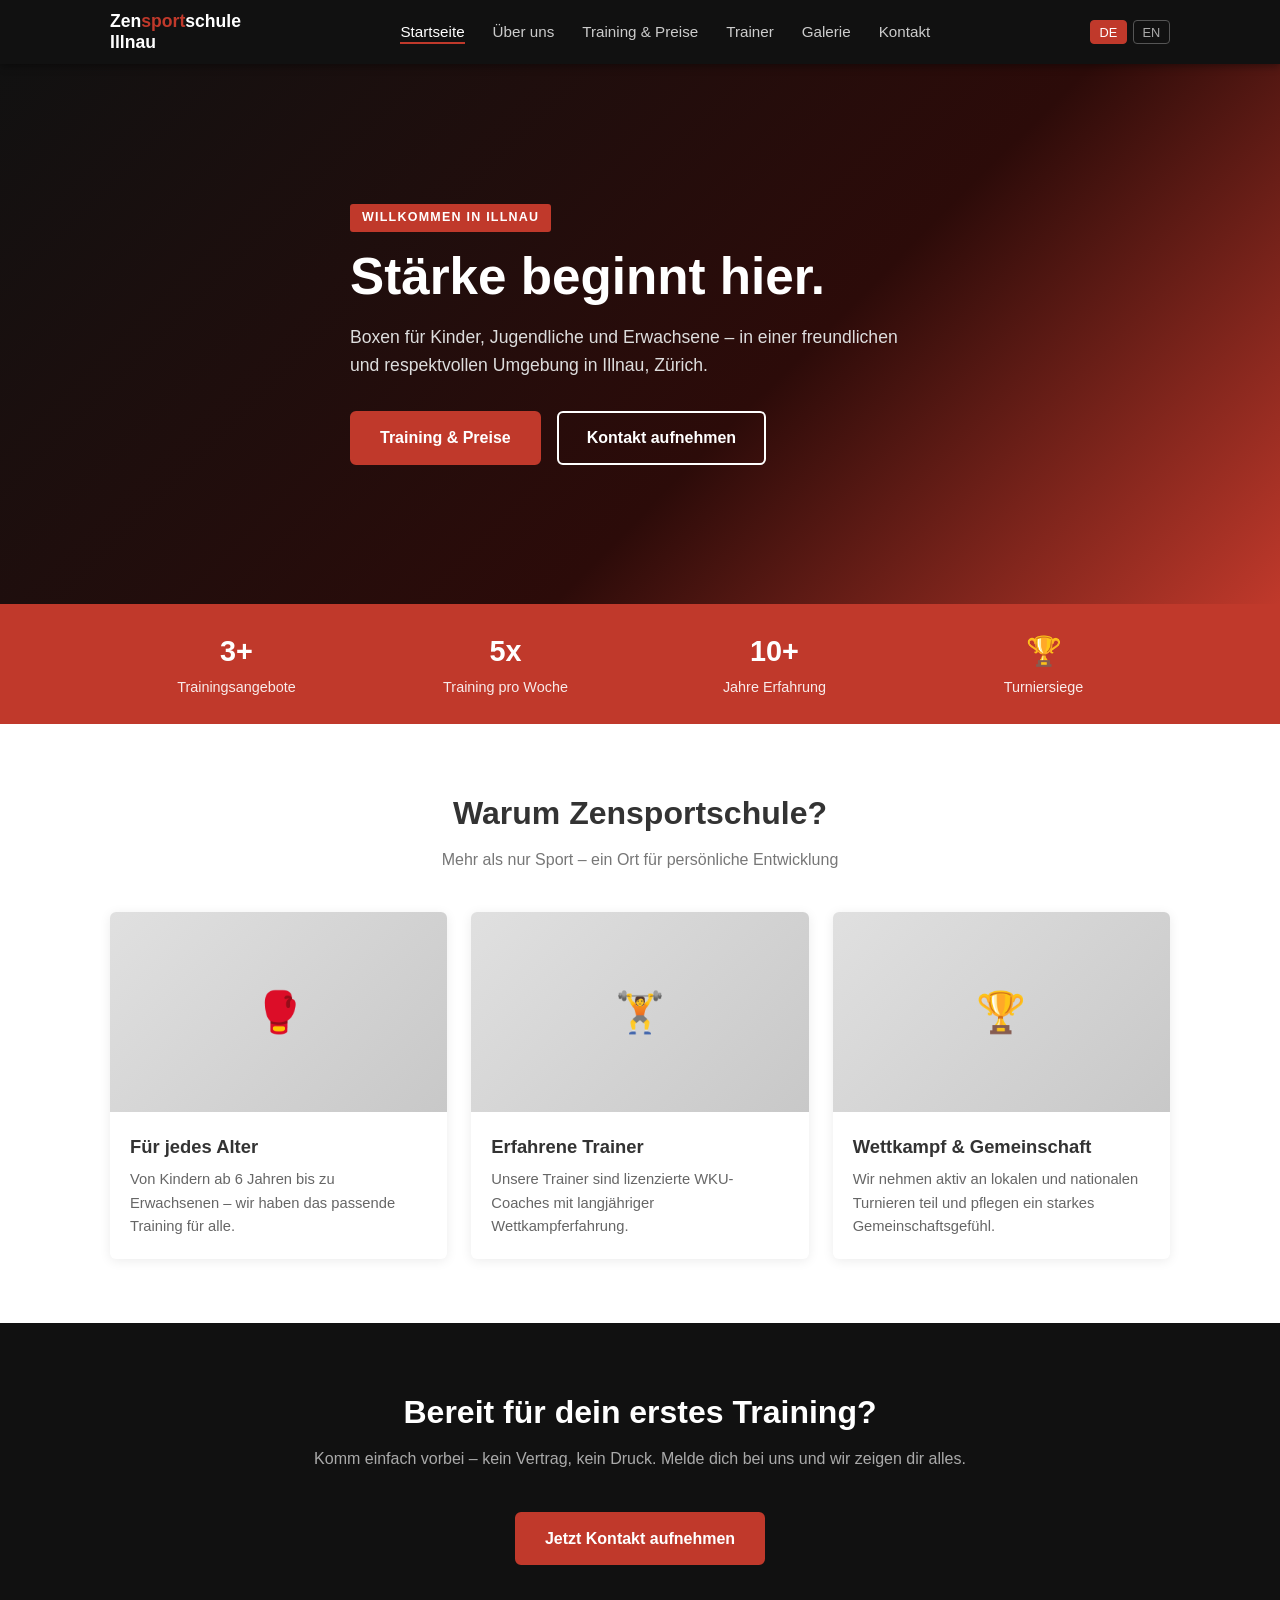
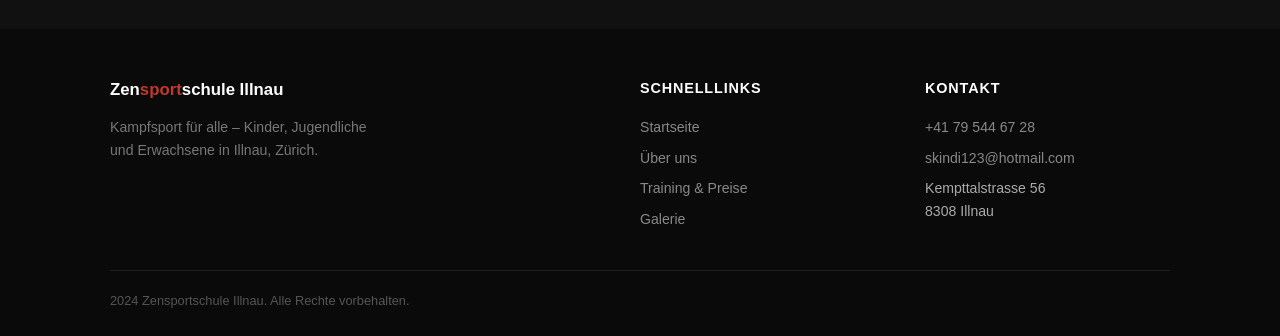
==== index.html @ 1fe71f38 "Add index.html" ====
<!DOCTYPE html>
<html lang="de" dir="ltr">
<head>
  <meta charset="UTF-8">
  <meta name="viewport" content="width=device-width, initial-scale=1.0">
  <meta name="description" content="Boxen und Kickboxen f&#252;r Kinder, Jugendliche und Erwachsene in Illnau, Z&#252;rich.">
  <title>Zensportschule Illnau &#8211; Zensportschule Illnau</title>
  <link rel="stylesheet" href="css/style.css">
</head>
<body><header>
  <div class="container">
    <nav class="nav-inner">
      <a href="index.html" class="nav-logo">
        <img src="images/logo.png" alt="Logo" onerror="this.style.display='none'">
        <span class="nav-logo-text">Zen<span>sport</span>schule<br>Illnau</span>
      </a>
      <ul class="nav-links">
        <li><a href="index.html" data-i18n="nav_home">Startseite</a></li>
        <li><a href="about.html" data-i18n="nav_about">&#220;ber uns</a></li>
        <li><a href="training.html" data-i18n="nav_training">Training &amp; Preise</a></li>
        <li><a href="trainers.html" data-i18n="nav_trainers">Trainer</a></li>
        <li><a href="gallery.html" data-i18n="nav_gallery">Galerie</a></li>
        <li><a href="contact.html" data-i18n="nav_contact">Kontakt</a></li>
      </ul>
      <div class="lang-toggle">
        <button class="lang-btn active" data-lang="de">DE</button>
        <button class="lang-btn" data-lang="en">EN</button>
      </div>
      <div class="nav-hamburger"><span></span><span></span><span></span></div>
    </nav>
  </div>
  <nav class="mobile-nav">
    <div class="mobile-lang">
      <button class="lang-btn active" data-lang="de">DE</button>
      <button class="lang-btn" data-lang="en">EN</button>
    </div>
    <a href="index.html" data-i18n="nav_home">Startseite</a>
    <a href="about.html" data-i18n="nav_about">&#220;ber uns</a>
    <a href="training.html" data-i18n="nav_training">Training &amp; Preise</a>
    <a href="trainers.html" data-i18n="nav_trainers">Trainer</a>
    <a href="gallery.html" data-i18n="nav_gallery">Galerie</a>
    <a href="contact.html" data-i18n="nav_contact">Kontakt</a>
  </nav>
</header>
<section class="hero">
  <div class="hero-bg"></div>
  <div class="hero-bg-img" style="background-image:url('images/hero.jpg')"></div>
  <div class="container hero-content">
    <span class="hero-tag" data-i18n="hero_tag">Willkommen in Illnau</span>
    <h1 class="hero-title" data-i18n="hero_title">St&#228;rke beginnt hier.</h1>
    <p class="hero-sub" data-i18n="hero_sub">Boxen f&#252;r Kinder, Jugendliche und Erwachsene &#8211; in einer freundlichen Umgebung in Illnau, Z&#252;rich.</p>
    <div class="hero-actions">
      <a href="training.html" class="btn btn--primary" data-i18n="hero_cta1">Training &amp; Preise</a>
      <a href="contact.html" class="btn btn--outline" data-i18n="hero_cta2">Kontakt aufnehmen</a>
    </div>
  </div>
</section>
<div class="facts-strip"><div class="container"><div class="facts-grid">
  <div class="fact-item"><strong data-i18n="fact1_num">3+</strong><span data-i18n="fact1_lbl">Trainingsangebote</span></div>
  <div class="fact-item"><strong data-i18n="fact2_num">5x</strong><span data-i18n="fact2_lbl">Training pro Woche</span></div>
  <div class="fact-item"><strong data-i18n="fact3_num">10+</strong><span data-i18n="fact3_lbl">Jahre Erfahrung</span></div>
  <div class="fact-item"><strong>&#127942;</strong><span data-i18n="fact4_lbl">Turniersiege</span></div>
</div></div></div>
<section class="section"><div class="container">
  <h2 class="section-title" data-i18n="home_why_title">Warum Zensportschule?</h2>
  <p class="section-subtitle" data-i18n="home_why_sub">Mehr als nur Sport</p>
  <div class="card-grid">
    <div class="card"><div class="card-img-placeholder">&#129354;</div><div class="card-body"><h3 class="card-title" data-i18n="feat1_title">F&#252;r jedes Alter</h3><p class="card-text" data-i18n="feat1_text">Von Kindern ab 6 Jahren bis zu Erwachsenen.</p></div></div>
    <div class="card"><div class="card-img-placeholder">&#127947;</div><div class="card-body"><h3 class="card-title" data-i18n="feat2_title">Erfahrene Trainer</h3><p class="card-text" data-i18n="feat2_text">Lizenzierte WKU-Coaches mit Wettkampferfahrung.</p></div></div>
    <div class="card"><div class="card-img-placeholder">&#127942;</div><div class="card-body"><h3 class="card-title" data-i18n="feat3_title">Wettkampf &amp; Gemeinschaft</h3><p class="card-text" data-i18n="feat3_text">Aktive Teilnahme an lokalen und nationalen Turnieren.</p></div></div>
  </div>
</div></section>
<section class="section section--dark"><div class="container text-center">
  <h2 class="section-title" data-i18n="home_cta_title">Bereit f&#252;r dein erstes Training?</h2>
  <p class="section-subtitle" data-i18n="home_cta_text">Komm einfach vorbei &#8211; kein Vertrag, kein Druck.</p>
  <a href="contact.html" class="btn btn--primary" data-i18n="home_cta_btn">Jetzt Kontakt aufnehmen</a>
</div></section><footer>
  <div class="container">
    <div class="footer-grid">
      <div class="footer-brand">
        <div class="footer-logo">Zen<span>sport</span>schule Illnau</div>
        <p data-i18n="footer_tagline">Kampfsport f&#252;r alle &#8211; Kinder, Jugendliche und Erwachsene in Illnau, Z&#252;rich.</p>
      </div>
      <div><h4 data-i18n="footer_links">Schnelllinks</h4>
        <ul>
          <li><a href="index.html" data-i18n="nav_home">Startseite</a></li>
          <li><a href="about.html" data-i18n="nav_about">&#220;ber uns</a></li>
          <li><a href="training.html" data-i18n="nav_training">Training &amp; Preise</a></li>
          <li><a href="gallery.html" data-i18n="nav_gallery">Galerie</a></li>
        </ul>
      </div>
      <div><h4 data-i18n="footer_contact">Kontakt</h4>
        <ul>
          <li><a href="tel:+41795446728">+41 79 544 67 28</a></li>
          <li><a href="mailto:skindi123@hotmail.com">skindi123@hotmail.com</a></li>
          <li>Kempttalstrasse 56<br>8308 Illnau</li>
        </ul>
      </div>
    </div>
    <div class="footer-bottom">
      <span data-i18n="footer_copy">&#169; 2024 Zensportschule Illnau. Alle Rechte vorbehalten.</span>
    </div>
  </div>
</footer>
<script src="js/main.js"></script></body></html>
---- css/style.css ----
/* =========================================================
   Zensportschule Illnau – Main Stylesheet
   ========================================================= */

/* ---------- CSS Variables ---------- */
:root {
  --color-primary:   #c0392b;
  --color-dark:      #111111;
  --color-mid:       #333333;
  --color-light:     #f5f5f5;
  --color-white:     #ffffff;
  --color-accent:    #e67e22;
  --font-main:       'Segoe UI', Arial, sans-serif;
  --radius:          6px;
  --transition:      0.25s ease;
  --max-width:       1100px;
}
*, *::before, *::after { box-sizing: border-box; margin: 0; padding: 0; }
html { scroll-behavior: smooth; }
body { font-family: var(--font-main); color: var(--color-mid); background: var(--color-white); line-height: 1.6; }
img { max-width: 100%; display: block; }
a { color: inherit; text-decoration: none; }
ul { list-style: none; }
.container { max-width: var(--max-width); margin: 0 auto; padding: 0 1.25rem; }
.section { padding: 4rem 0; }
.section--dark { background: var(--color-dark); color: var(--color-white); }
.section--light { background: var(--color-light); }
.section-title { font-size: 2rem; font-weight: 700; text-align: center; margin-bottom: 0.5rem; }
.section-subtitle { text-align: center; color: #777; margin-bottom: 2.5rem; font-size: 1rem; }
.section--dark .section-subtitle { color: #aaa; }
.btn { display: inline-block; padding: 0.75rem 1.75rem; border-radius: var(--radius); font-weight: 600; cursor: pointer; transition: background var(--transition), color var(--transition); border: 2px solid transparent; }
.btn--primary { background: var(--color-primary); color: var(--color-white); border-color: var(--color-primary); }
.btn--primary:hover { background: #a93226; border-color: #a93226; }
.btn--outline { background: transparent; color: var(--color-white); border-color: var(--color-white); }
.btn--outline:hover { background: var(--color-white); color: var(--color-primary); }
.text-center { text-align: center; }
.accent { color: var(--color-primary); }
header { position: sticky; top: 0; z-index: 1000; background: var(--color-dark); box-shadow: 0 2px 8px rgba(0,0,0,0.4); }
.nav-inner { display: flex; align-items: center; justify-content: space-between; height: 64px; }
.nav-logo { display: flex; align-items: center; gap: 0.75rem; }
.nav-logo img { height: 44px; width: auto; }
.nav-logo-text { color: var(--color-white); font-size: 1.1rem; font-weight: 700; line-height: 1.2; }
.nav-logo-text span { color: var(--color-primary); }
.nav-links { display: flex; gap: 1.75rem; align-items: center; }
.nav-links a { color: #ccc; font-size: 0.95rem; font-weight: 500; transition: color var(--transition); position: relative; }
.nav-links a::after { content: ''; position: absolute; bottom: -4px; left: 0; width: 0; height: 2px; background: var(--color-primary); transition: width var(--transition); }
.nav-links a:hover, .nav-links a.active { color: var(--color-white); }
.nav-links a:hover::after, .nav-links a.active::after { width: 100%; }
.lang-toggle { display: flex; gap: 0.35rem; }
.lang-btn { background: transparent; border: 1px solid #555; color: #aaa; padding: 0.2rem 0.55rem; border-radius: 4px; font-size: 0.8rem; cursor: pointer; transition: all var(--transition); }
.lang-btn.active, .lang-btn:hover { border-color: var(--color-primary); color: var(--color-white); background: var(--color-primary); }
.nav-hamburger { display: none; flex-direction: column; gap: 5px; cursor: pointer; padding: 4px; }
.nav-hamburger span { display: block; width: 24px; height: 2px; background: var(--color-white); transition: all var(--transition); }
.nav-hamburger.open span:nth-child(1) { transform: translateY(7px) rotate(45deg); }
.nav-hamburger.open span:nth-child(2) { opacity: 0; }
.nav-hamburger.open span:nth-child(3) { transform: translateY(-7px) rotate(-45deg); }
.mobile-nav { display: none; background: #1a1a1a; }
.mobile-nav.open { display: block; }
.mobile-nav a { display: block; padding: 0.85rem 1.25rem; color: #ccc; border-bottom: 1px solid #2a2a2a; font-weight: 500; }
.mobile-nav a:hover { color: var(--color-white); background: #222; }
.mobile-lang { display: flex; gap: 0.5rem; padding: 0.75rem 1.25rem; border-bottom: 1px solid #2a2a2a; }
.hero { position: relative; min-height: 540px; display: flex; align-items: center; overflow: hidden; }
.hero-bg { position: absolute; inset: 0; background: linear-gradient(135deg, #111 0%, #2c0b09 60%, #c0392b 100%); z-index: 0; }
.hero-bg-img { position: absolute; inset: 0; background-size: cover; background-position: center; opacity: 0.22; z-index: 1; }
.hero-content { position: relative; z-index: 2; color: var(--color-white); max-width: 620px; }
.hero-tag { display: inline-block; background: var(--color-primary); color: var(--color-white); font-size: 0.78rem; font-weight: 700; letter-spacing: 0.1em; text-transform: uppercase; padding: 0.25rem 0.75rem; border-radius: 3px; margin-bottom: 1rem; }
.hero-title { font-size: clamp(2rem, 5vw, 3.2rem); font-weight: 800; line-height: 1.15; margin-bottom: 1rem; }
.hero-sub { font-size: 1.1rem; color: #ddd; margin-bottom: 2rem; }
.hero-actions { display: flex; gap: 1rem; flex-wrap: wrap; }
.facts-strip { background: var(--color-primary); color: var(--color-white); padding: 1.5rem 0; }
.facts-grid { display: grid; grid-template-columns: repeat(auto-fit, minmax(180px, 1fr)); gap: 1rem; text-align: center; }
.fact-item strong { display: block; font-size: 1.8rem; font-weight: 800; }
.fact-item span { font-size: 0.9rem; opacity: 0.9; }
.card-grid { display: grid; grid-template-columns: repeat(auto-fit, minmax(280px, 1fr)); gap: 1.5rem; }
.card { background: var(--color-white); border-radius: var(--radius); box-shadow: 0 2px 12px rgba(0,0,0,0.08); overflow: hidden; transition: transform var(--transition), box-shadow var(--transition); }
.card:hover { transform: translateY(-4px); box-shadow: 0 8px 24px rgba(0,0,0,0.13); }
.card-img-placeholder { width: 100%; height: 200px; background: linear-gradient(135deg, #e0e0e0, #c8c8c8); display: flex; align-items: center; justify-content: center; color: #999; font-size: 2.5rem; }
.card-body { padding: 1.25rem; }
.card-title { font-size: 1.15rem; font-weight: 700; margin-bottom: 0.4rem; }
.card-text { font-size: 0.92rem; color: #666; }
.pricing-grid { display: grid; grid-template-columns: repeat(auto-fit, minmax(240px, 1fr)); gap: 1.5rem; }
.price-card { border-radius: var(--radius); border: 2px solid #e0e0e0; overflow: hidden; transition: box-shadow var(--transition); }
.price-card:hover { box-shadow: 0 8px 24px rgba(0,0,0,0.12); }
.price-card.featured { border-color: var(--color-primary); }
.price-header { background: var(--color-dark); color: var(--color-white); padding: 1.25rem; text-align: center; }
.price-card.featured .price-header { background: var(--color-primary); }
.price-category { font-size: 1.15rem; font-weight: 700; margin-bottom: 0.25rem; }
.price-amount { font-size: 2rem; font-weight: 800; }
.price-amount small { font-size: 1rem; font-weight: 400; }
.price-body { padding: 1.25rem; background: #fff; }
.price-schedule { margin-bottom: 1rem; }
.price-schedule li { display: flex; justify-content: space-between; padding: 0.4rem 0; border-bottom: 1px solid #f0f0f0; font-size: 0.9rem; }
.price-schedule li:last-child { border-bottom: none; }
.price-options { background: #f9f9f9; border-radius: 4px; padding: 0.75rem 1rem; }
.price-options li { font-size: 0.88rem; padding: 0.3rem 0; display: flex; justify-content: space-between; }
.price-options .price-val { font-weight: 700; color: var(--color-primary); }
.price-note { font-size: 0.78rem; color: #999; text-align: center; margin-top: 0.75rem; font-style: italic; }
.trainer-grid { display: grid; grid-template-columns: repeat(auto-fit, minmax(260px, 1fr)); gap: 2rem; }
.trainer-card { text-align: center; }
.trainer-photo { width: 160px; height: 160px; border-radius: 50%; object-fit: cover; margin: 0 auto 1rem; border: 4px solid var(--color-primary); background: #ddd; }
.trainer-photo-placeholder { width: 160px; height: 160px; border-radius: 50%; margin: 0 auto 1rem; border: 4px solid var(--color-primary); background: #e0e0e0; display: flex; align-items: center; justify-content: center; font-size: 3rem; color: #bbb; }
.trainer-name { font-size: 1.2rem; font-weight: 700; margin-bottom: 0.2rem; }
.trainer-role { font-size: 0.88rem; color: var(--color-primary); font-weight: 600; text-transform: uppercase; letter-spacing: 0.05em; margin-bottom: 0.75rem; }
.trainer-bio { font-size: 0.9rem; color: #666; }
.trainer-badge { display: inline-block; background: var(--color-light); border: 1px solid #ddd; border-radius: 20px; padding: 0.2rem 0.65rem; font-size: 0.78rem; margin: 0.25rem; color: #555; }
.gallery-grid { display: grid; grid-template-columns: repeat(auto-fill, minmax(220px, 1fr)); gap: 0.75rem; }
.gallery-item { position: relative; overflow: hidden; border-radius: var(--radius); aspect-ratio: 4/3; cursor: pointer; background: #ddd; }
.gallery-item img { width: 100%; height: 100%; object-fit: cover; transition: transform 0.35s ease; }
.gallery-item:hover img { transform: scale(1.06); }
.gallery-placeholder { width: 100%; height: 100%; display: flex; align-items: center; justify-content: center; background: linear-gradient(135deg, #e0e0e0, #c8c8c8); color: #aaa; font-size: 2rem; }
.gallery-overlay { position: absolute; inset: 0; background: rgba(0,0,0,0); transition: background var(--transition); display: flex; align-items: center; justify-content: center; }
.gallery-item:hover .gallery-overlay { background: rgba(192,57,43,0.35); }
.gallery-overlay-icon { color: white; font-size: 2rem; opacity: 0; transition: opacity var(--transition); }
.gallery-item:hover .gallery-overlay-icon { opacity: 1; }
.lightbox { display: none; position: fixed; inset: 0; background: rgba(0,0,0,0.92); z-index: 9999; align-items: center; justify-content: center; }
.lightbox.open { display: flex; }
.lightbox img { max-width: 90vw; max-height: 85vh; border-radius: var(--radius); }
.lightbox-close { position: absolute; top: 1rem; right: 1.5rem; color: white; font-size: 2rem; cursor: pointer; line-height: 1; }
.contact-grid { display: grid; grid-template-columns: 1fr 1fr; gap: 3rem; align-items: start; }
.contact-info li { display: flex; gap: 1rem; align-items: flex-start; padding: 1rem 0; border-bottom: 1px solid #eee; }
.contact-info li:last-child { border-bottom: none; }
.contact-icon { font-size: 1.5rem; min-width: 2rem; text-align: center; color: var(--color-primary); }
.contact-label { font-weight: 700; font-size: 0.85rem; text-transform: uppercase; color: #999; letter-spacing: 0.05em; }
.contact-value { color: var(--color-mid); }
.contact-value a:hover { color: var(--color-primary); }
.map-wrap { border-radius: var(--radius); overflow: hidden; box-shadow: 0 2px 12px rgba(0,0,0,0.1); }
.map-wrap iframe { width: 100%; height: 340px; border: none; display: block; }
.social-links { display: flex; gap: 1rem; margin-top: 1.5rem; }
.social-link { display: flex; align-items: center; gap: 0.5rem; padding: 0.5rem 1rem; border: 1px solid #ddd; border-radius: var(--radius); font-size: 0.9rem; transition: all var(--transition); }
.social-link:hover { border-color: var(--color-primary); color: var(--color-primary); }
.page-hero { background: linear-gradient(135deg, var(--color-dark) 0%, #2c0b09 100%); color: var(--color-white); padding: 3.5rem 0 2.5rem; text-align: center; }
.page-hero h1 { font-size: clamp(1.8rem, 4vw, 2.8rem); font-weight: 800; margin-bottom: 0.5rem; }
.page-hero p { color: #bbb; font-size: 1rem; }
.breadcrumb { font-size: 0.82rem; color: #888; margin-bottom: 0.75rem; }
.breadcrumb a { color: #aaa; }
.breadcrumb a:hover { color: var(--color-primary); }
.about-grid { display: grid; grid-template-columns: 1fr 1fr; gap: 3rem; align-items: center; }
.about-img { border-radius: var(--radius); overflow: hidden; }
.about-img img { width: 100%; height: 340px; object-fit: cover; }
.about-img-placeholder { width: 100%; height: 340px; background: linear-gradient(135deg, #e0e0e0, #c8c8c8); display: flex; align-items: center; justify-content: center; font-size: 4rem; color: #bbb; border-radius: var(--radius); }
.about-text h2 { font-size: 1.75rem; font-weight: 700; margin-bottom: 1rem; }
.about-text p { margin-bottom: 1rem; color: #555; }
.affil-badge { display: inline-flex; align-items: center; gap: 0.5rem; background: var(--color-light); border: 1px solid #ddd; border-radius: var(--radius); padding: 0.5rem 1rem; font-size: 0.88rem; color: #555; margin-top: 0.5rem; }
.values-list { margin-top: 1.5rem; display: grid; grid-template-columns: 1fr 1fr; gap: 0.75rem; }
.value-item { display: flex; align-items: center; gap: 0.5rem; font-size: 0.9rem; }
.value-item::before { content: '\25B8'; color: var(--color-primary); font-size: 0.9rem; }
footer { background: #0a0a0a; color: #aaa; padding: 3rem 0 1.5rem; }
.footer-grid { display: grid; grid-template-columns: 2fr 1fr 1fr; gap: 2.5rem; margin-bottom: 2rem; }
.footer-brand p { font-size: 0.88rem; margin-top: 0.75rem; color: #777; max-width: 280px; }
.footer-logo { color: var(--color-white); font-size: 1.05rem; font-weight: 700; }
.footer-logo span { color: var(--color-primary); }
footer h4 { color: var(--color-white); font-size: 0.9rem; text-transform: uppercase; letter-spacing: 0.06em; margin-bottom: 1rem; }
footer ul li { margin-bottom: 0.5rem; font-size: 0.88rem; }
footer ul a { color: #888; transition: color var(--transition); }
footer ul a:hover { color: var(--color-primary); }
.footer-bottom { border-top: 1px solid #1e1e1e; padding-top: 1.25rem; display: flex; justify-content: space-between; align-items: center; flex-wrap: wrap; gap: 0.5rem; font-size: 0.8rem; color: #555; }
.footer-social { display: flex; gap: 0.75rem; }
.footer-social a { color: #666; font-size: 1rem; transition: color var(--transition); }
.footer-social a:hover { color: var(--color-primary); }
@media (max-width: 768px) {
  .nav-links { display: none; }
  .nav-hamburger { display: flex; }
  .about-grid, .contact-grid { grid-template-columns: 1fr; }
  .footer-grid { grid-template-columns: 1fr; gap: 1.5rem; }
  .hero-actions { flex-direction: column; align-items: flex-start; }
  .values-list { grid-template-columns: 1fr; }
}
@media (max-width: 480px) {
  .section { padding: 2.5rem 0; }
  .section-title { font-size: 1.5rem; }
  .pricing-grid { grid-template-columns: 1fr; }
  .trainer-grid { grid-template-columns: 1fr; }
}
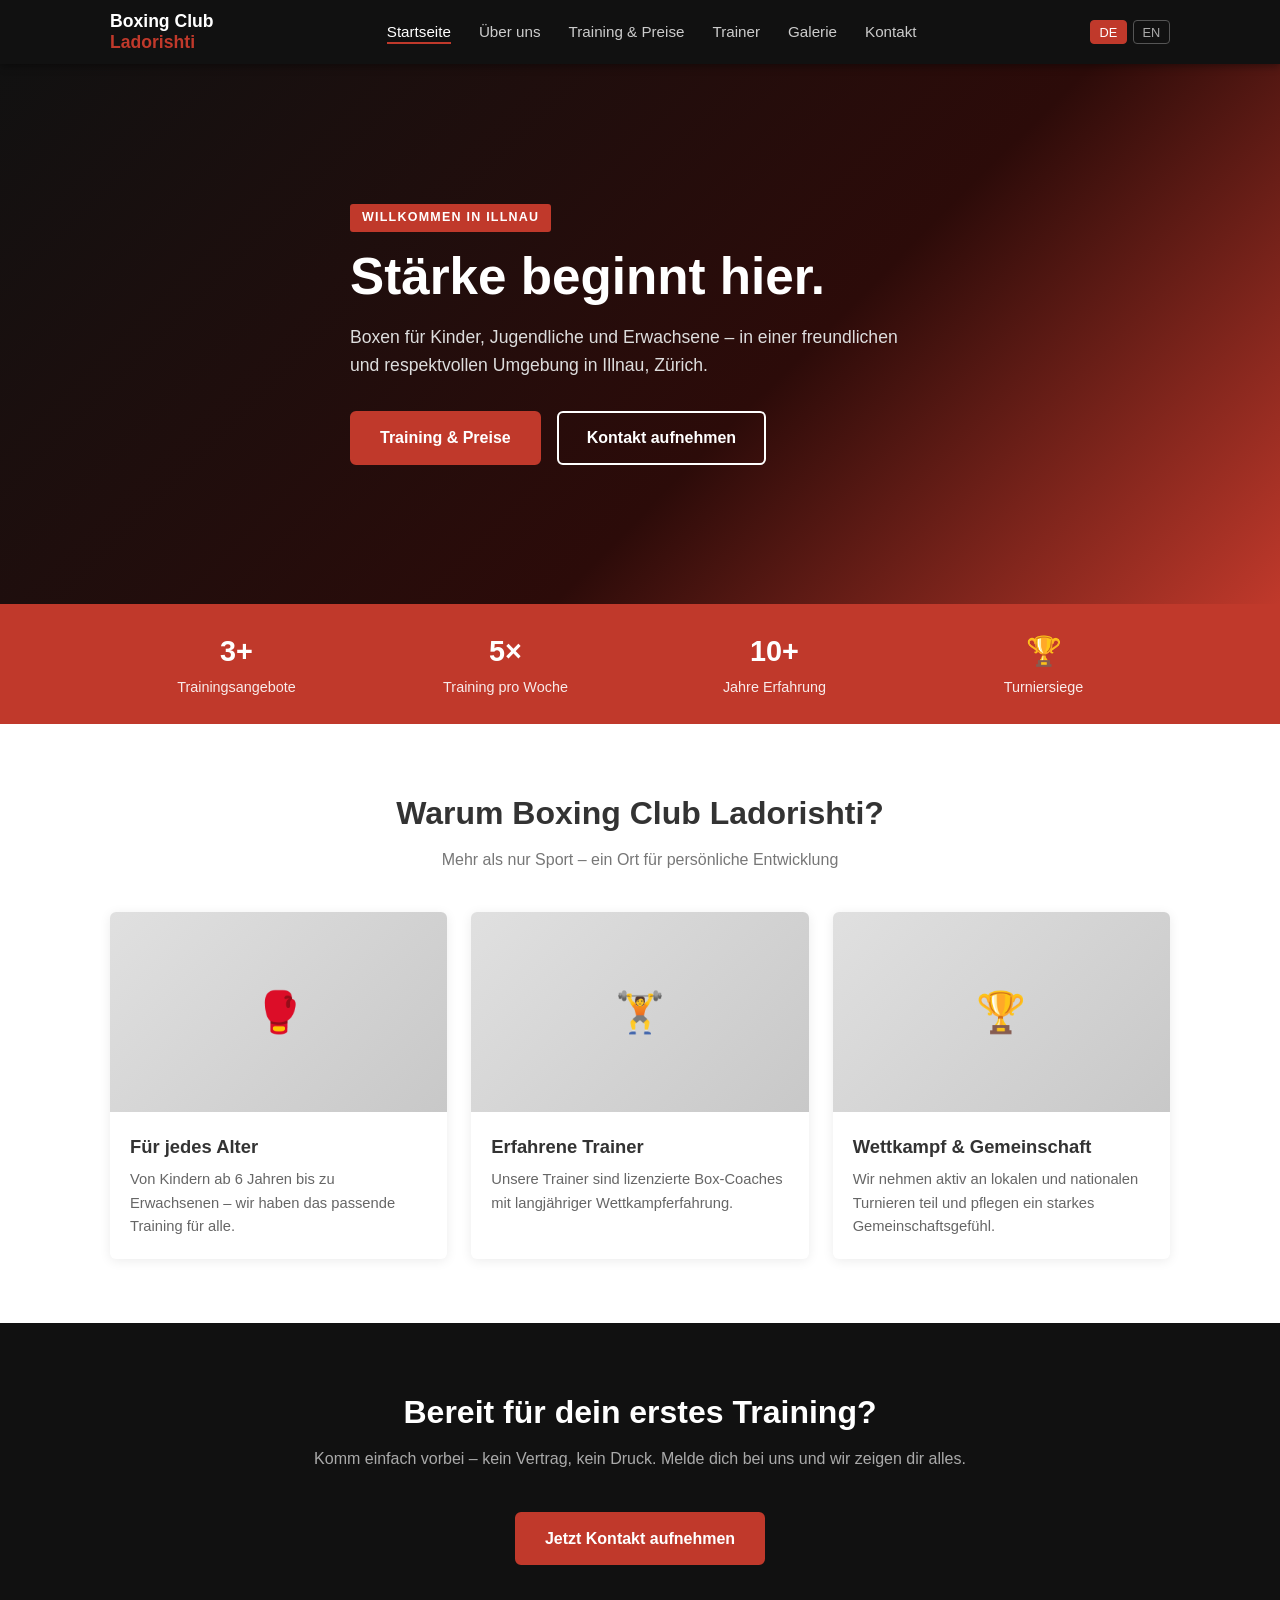
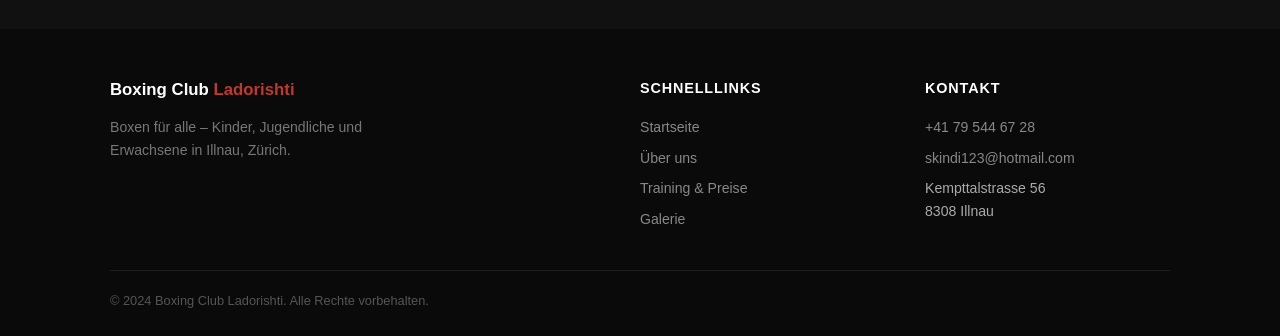
==== commit ad7ffee5: "Rename club to Boxing Club Ladorishti" ====
--- a/index.html
+++ b/index.html
@@ -3,20 +3,22 @@
 <head>
   <meta charset="UTF-8">
   <meta name="viewport" content="width=device-width, initial-scale=1.0">
-  <meta name="description" content="Boxen und Kickboxen f&#252;r Kinder, Jugendliche und Erwachsene in Illnau, Z&#252;rich.">
-  <title>Zensportschule Illnau &#8211; Zensportschule Illnau</title>
+  <meta name="description" content="Boxing Club Ladorishti – Boxen für Kinder, Jugendliche und Erwachsene in Illnau, Zürich.">
+  <title>Boxing Club Ladorishti – Startseite</title>
   <link rel="stylesheet" href="css/style.css">
+  <link rel="icon" href="images/favicon.png" type="image/png">
 </head>
-<body><header>
+<body>
+<header>
   <div class="container">
     <nav class="nav-inner">
       <a href="index.html" class="nav-logo">
-        <img src="images/logo.png" alt="Logo" onerror="this.style.display='none'">
-        <span class="nav-logo-text">Zen<span>sport</span>schule<br>Illnau</span>
+        <img src="images/logo.png" alt="Boxing Club Ladorishti Logo" onerror="this.style.display='none'">
+        <span class="nav-logo-text">Boxing Club<br><span>Ladorishti</span></span>
       </a>
       <ul class="nav-links">
         <li><a href="index.html" data-i18n="nav_home">Startseite</a></li>
-        <li><a href="about.html" data-i18n="nav_about">&#220;ber uns</a></li>
+        <li><a href="about.html" data-i18n="nav_about">Über uns</a></li>
         <li><a href="training.html" data-i18n="nav_training">Training &amp; Preise</a></li>
         <li><a href="trainers.html" data-i18n="nav_trainers">Trainer</a></li>
         <li><a href="gallery.html" data-i18n="nav_gallery">Galerie</a></li>
@@ -26,7 +28,7 @@
         <button class="lang-btn active" data-lang="de">DE</button>
         <button class="lang-btn" data-lang="en">EN</button>
       </div>
-      <div class="nav-hamburger"><span></span><span></span><span></span></div>
+      <div class="nav-hamburger" aria-label="Menu"><span></span><span></span><span></span></div>
     </nav>
   </div>
   <nav class="mobile-nav">
@@ -35,7 +37,7 @@
       <button class="lang-btn" data-lang="en">EN</button>
     </div>
     <a href="index.html" data-i18n="nav_home">Startseite</a>
-    <a href="about.html" data-i18n="nav_about">&#220;ber uns</a>
+    <a href="about.html" data-i18n="nav_about">Über uns</a>
     <a href="training.html" data-i18n="nav_training">Training &amp; Preise</a>
     <a href="trainers.html" data-i18n="nav_trainers">Trainer</a>
     <a href="gallery.html" data-i18n="nav_gallery">Galerie</a>
@@ -44,52 +46,81 @@
 </header>
 <section class="hero">
   <div class="hero-bg"></div>
-  <div class="hero-bg-img" style="background-image:url('images/hero.jpg')"></div>
+  <div class="hero-bg-img" style="background-image: url('images/hero.jpg')"></div>
   <div class="container hero-content">
     <span class="hero-tag" data-i18n="hero_tag">Willkommen in Illnau</span>
-    <h1 class="hero-title" data-i18n="hero_title">St&#228;rke beginnt hier.</h1>
-    <p class="hero-sub" data-i18n="hero_sub">Boxen f&#252;r Kinder, Jugendliche und Erwachsene &#8211; in einer freundlichen Umgebung in Illnau, Z&#252;rich.</p>
+    <h1 class="hero-title" data-i18n="hero_title">Stärke beginnt hier.</h1>
+    <p class="hero-sub" data-i18n="hero_sub">Boxen für Kinder, Jugendliche und Erwachsene – in einer freundlichen und respektvollen Umgebung in Illnau, Zürich.</p>
     <div class="hero-actions">
       <a href="training.html" class="btn btn--primary" data-i18n="hero_cta1">Training &amp; Preise</a>
       <a href="contact.html" class="btn btn--outline" data-i18n="hero_cta2">Kontakt aufnehmen</a>
     </div>
   </div>
 </section>
-<div class="facts-strip"><div class="container"><div class="facts-grid">
-  <div class="fact-item"><strong data-i18n="fact1_num">3+</strong><span data-i18n="fact1_lbl">Trainingsangebote</span></div>
-  <div class="fact-item"><strong data-i18n="fact2_num">5x</strong><span data-i18n="fact2_lbl">Training pro Woche</span></div>
-  <div class="fact-item"><strong data-i18n="fact3_num">10+</strong><span data-i18n="fact3_lbl">Jahre Erfahrung</span></div>
-  <div class="fact-item"><strong>&#127942;</strong><span data-i18n="fact4_lbl">Turniersiege</span></div>
-</div></div></div>
-<section class="section"><div class="container">
-  <h2 class="section-title" data-i18n="home_why_title">Warum Zensportschule?</h2>
-  <p class="section-subtitle" data-i18n="home_why_sub">Mehr als nur Sport</p>
-  <div class="card-grid">
-    <div class="card"><div class="card-img-placeholder">&#129354;</div><div class="card-body"><h3 class="card-title" data-i18n="feat1_title">F&#252;r jedes Alter</h3><p class="card-text" data-i18n="feat1_text">Von Kindern ab 6 Jahren bis zu Erwachsenen.</p></div></div>
-    <div class="card"><div class="card-img-placeholder">&#127947;</div><div class="card-body"><h3 class="card-title" data-i18n="feat2_title">Erfahrene Trainer</h3><p class="card-text" data-i18n="feat2_text">Lizenzierte WKU-Coaches mit Wettkampferfahrung.</p></div></div>
-    <div class="card"><div class="card-img-placeholder">&#127942;</div><div class="card-body"><h3 class="card-title" data-i18n="feat3_title">Wettkampf &amp; Gemeinschaft</h3><p class="card-text" data-i18n="feat3_text">Aktive Teilnahme an lokalen und nationalen Turnieren.</p></div></div>
+<div class="facts-strip">
+  <div class="container">
+    <div class="facts-grid">
+      <div class="fact-item"><strong data-i18n="fact1_num">3+</strong><span data-i18n="fact1_lbl">Trainingsangebote</span></div>
+      <div class="fact-item"><strong data-i18n="fact2_num">5×</strong><span data-i18n="fact2_lbl">Training pro Woche</span></div>
+      <div class="fact-item"><strong data-i18n="fact3_num">10+</strong><span data-i18n="fact3_lbl">Jahre Erfahrung</span></div>
+      <div class="fact-item"><strong data-i18n="fact4_num">🏆</strong><span data-i18n="fact4_lbl">Turniersiege</span></div>
+    </div>
   </div>
-</div></section>
-<section class="section section--dark"><div class="container text-center">
-  <h2 class="section-title" data-i18n="home_cta_title">Bereit f&#252;r dein erstes Training?</h2>
-  <p class="section-subtitle" data-i18n="home_cta_text">Komm einfach vorbei &#8211; kein Vertrag, kein Druck.</p>
-  <a href="contact.html" class="btn btn--primary" data-i18n="home_cta_btn">Jetzt Kontakt aufnehmen</a>
-</div></section><footer>
+</div>
+<section class="section">
+  <div class="container">
+    <h2 class="section-title" data-i18n="home_why_title">Warum Boxing Club Ladorishti?</h2>
+    <p class="section-subtitle" data-i18n="home_why_sub">Mehr als nur Sport – ein Ort für persönliche Entwicklung</p>
+    <div class="card-grid">
+      <div class="card">
+        <div class="card-img-placeholder">🥊</div>
+        <div class="card-body">
+          <h3 class="card-title" data-i18n="feat1_title">Für jedes Alter</h3>
+          <p class="card-text" data-i18n="feat1_text">Von Kindern ab 6 Jahren bis zu Erwachsenen – wir haben das passende Training für alle.</p>
+        </div>
+      </div>
+      <div class="card">
+        <div class="card-img-placeholder">🏋️</div>
+        <div class="card-body">
+          <h3 class="card-title" data-i18n="feat2_title">Erfahrene Trainer</h3>
+          <p class="card-text" data-i18n="feat2_text">Unsere Trainer sind erfahrene Box-Coaches mit langjähriger Wettkampferfahrung.</p>
+        </div>
+      </div>
+      <div class="card">
+        <div class="card-img-placeholder">🏆</div>
+        <div class="card-body">
+          <h3 class="card-title" data-i18n="feat3_title">Wettkampf &amp; Gemeinschaft</h3>
+          <p class="card-text" data-i18n="feat3_text">Wir nehmen aktiv an lokalen und nationalen Turnieren teil und pflegen ein starkes Gemeinschaftsgefühl.</p>
+        </div>
+      </div>
+    </div>
+  </div>
+</section>
+<section class="section section--dark">
+  <div class="container text-center">
+    <h2 class="section-title" data-i18n="home_cta_title">Bereit für dein erstes Training?</h2>
+    <p class="section-subtitle" data-i18n="home_cta_text">Komm einfach vorbei – kein Vertrag, kein Druck.</p>
+    <a href="contact.html" class="btn btn--primary" data-i18n="home_cta_btn">Jetzt Kontakt aufnehmen</a>
+  </div>
+</section>
+<footer>
   <div class="container">
     <div class="footer-grid">
       <div class="footer-brand">
-        <div class="footer-logo">Zen<span>sport</span>schule Illnau</div>
-        <p data-i18n="footer_tagline">Kampfsport f&#252;r alle &#8211; Kinder, Jugendliche und Erwachsene in Illnau, Z&#252;rich.</p>
+        <div class="footer-logo">Boxing Club <span>Ladorishti</span></div>
+        <p data-i18n="footer_tagline">Boxen für alle – Kinder, Jugendliche und Erwachsene in Illnau, Zürich.</p>
       </div>
-      <div><h4 data-i18n="footer_links">Schnelllinks</h4>
+      <div>
+        <h4 data-i18n="footer_links">Schnelllinks</h4>
         <ul>
           <li><a href="index.html" data-i18n="nav_home">Startseite</a></li>
-          <li><a href="about.html" data-i18n="nav_about">&#220;ber uns</a></li>
+          <li><a href="about.html" data-i18n="nav_about">Über uns</a></li>
           <li><a href="training.html" data-i18n="nav_training">Training &amp; Preise</a></li>
           <li><a href="gallery.html" data-i18n="nav_gallery">Galerie</a></li>
         </ul>
       </div>
-      <div><h4 data-i18n="footer_contact">Kontakt</h4>
+      <div>
+        <h4 data-i18n="footer_contact">Kontakt</h4>
         <ul>
           <li><a href="tel:+41795446728">+41 79 544 67 28</a></li>
           <li><a href="mailto:skindi123@hotmail.com">skindi123@hotmail.com</a></li>
@@ -98,8 +129,10 @@
       </div>
     </div>
     <div class="footer-bottom">
-      <span data-i18n="footer_copy">&#169; 2024 Zensportschule Illnau. Alle Rechte vorbehalten.</span>
+      <span data-i18n="footer_copy">© 2024 Boxing Club Ladorishti. Alle Rechte vorbehalten.</span>
     </div>
   </div>
 </footer>
-<script src="js/main.js"></script></body></html>+<script src="js/main.js"></script>
+</body>
+</html>
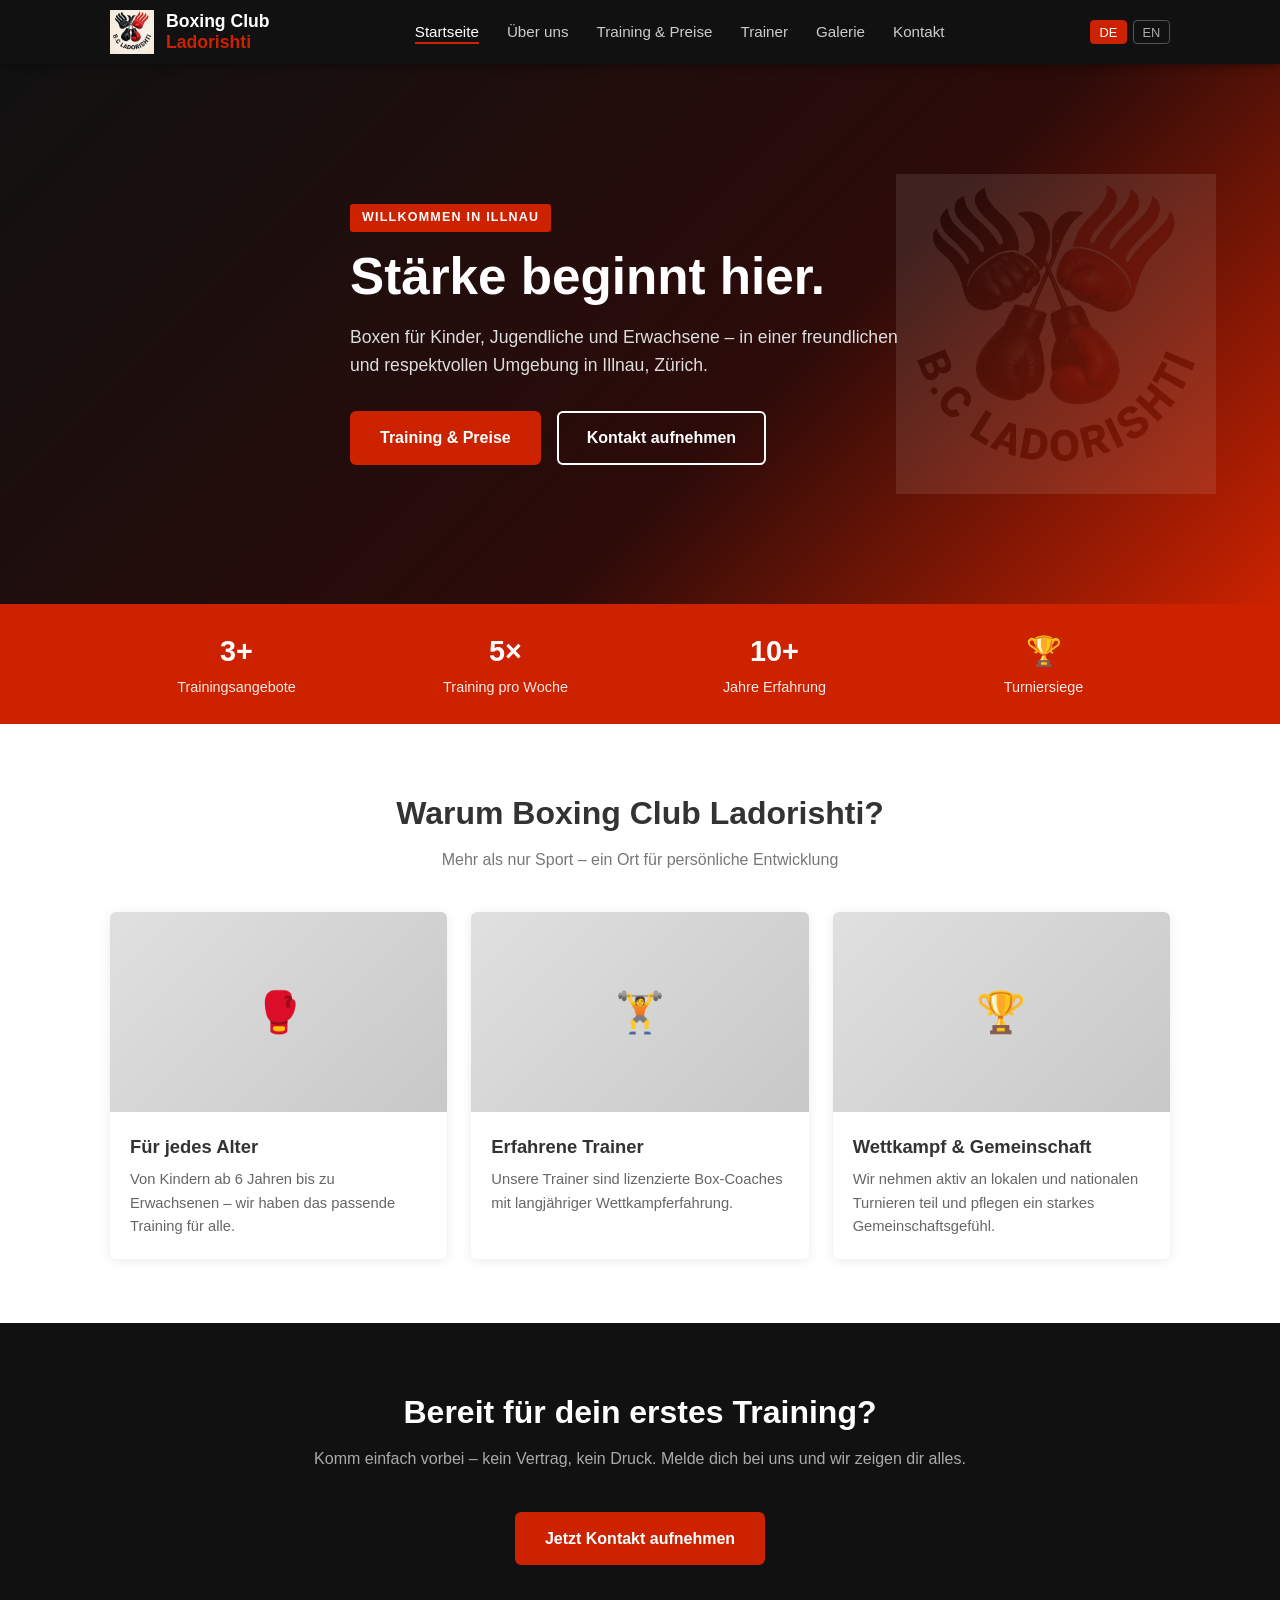
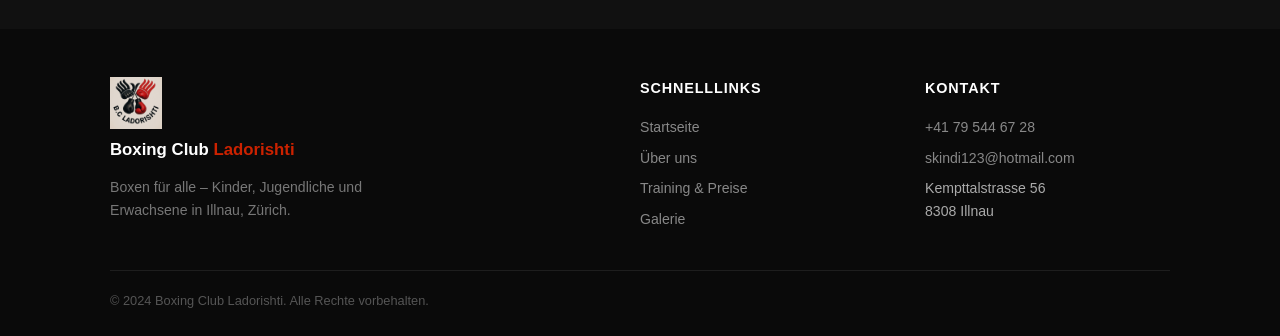
==== commit 641645de: "Visual alignment: warm red #cc2200, off-white bg, logo in footer & hero watermark, favicon, apple-to" ====
--- a/index.html
+++ b/index.html
@@ -7,6 +7,9 @@
   <title>Boxing Club Ladorishti – Startseite</title>
   <link rel="stylesheet" href="css/style.css">
   <link rel="icon" href="images/favicon.png" type="image/png">
+  <link rel="apple-touch-icon" href="images/apple-touch-icon.png">
+  <meta property="og:image" content="images/logo.png">
+  <meta property="og:type" content="website">
 </head>
 <body>
 <header>
@@ -47,6 +50,9 @@
 <section class="hero">
   <div class="hero-bg"></div>
   <div class="hero-bg-img" style="background-image: url('images/hero.jpg')"></div>
+  <div class="hero-watermark" aria-hidden="true">
+    <img src="images/logo.png" alt="">
+  </div>
   <div class="container hero-content">
     <span class="hero-tag" data-i18n="hero_tag">Willkommen in Illnau</span>
     <h1 class="hero-title" data-i18n="hero_title">Stärke beginnt hier.</h1>
@@ -107,7 +113,10 @@
   <div class="container">
     <div class="footer-grid">
       <div class="footer-brand">
-        <div class="footer-logo">Boxing Club <span>Ladorishti</span></div>
+        <div class="footer-logo">
+          <img src="images/logo.png" alt="Boxing Club Ladorishti" style="height:52px;width:auto;margin-bottom:0.5rem;display:block;">
+          Boxing Club <span>Ladorishti</span>
+        </div>
         <p data-i18n="footer_tagline">Boxen für alle – Kinder, Jugendliche und Erwachsene in Illnau, Zürich.</p>
       </div>
       <div>
--- a/css/style.css
+++ b/css/style.css
@@ -1,13 +1,13 @@
 /* =========================================================
-   Zensportschule Illnau – Main Stylesheet
+   Boxing Club Ladorishti – Main Stylesheet
    ========================================================= */
 
 /* ---------- CSS Variables ---------- */
 :root {
-  --color-primary:   #c0392b;
+  --color-primary:   #cc2200;
   --color-dark:      #111111;
   --color-mid:       #333333;
-  --color-light:     #f5f5f5;
+  --color-light:     #faf7f4;
   --color-white:     #ffffff;
   --color-accent:    #e67e22;
   --font-main:       'Segoe UI', Arial, sans-serif;
@@ -60,7 +60,7 @@
 .mobile-nav a:hover { color: var(--color-white); background: #222; }
 .mobile-lang { display: flex; gap: 0.5rem; padding: 0.75rem 1.25rem; border-bottom: 1px solid #2a2a2a; }
 .hero { position: relative; min-height: 540px; display: flex; align-items: center; overflow: hidden; }
-.hero-bg { position: absolute; inset: 0; background: linear-gradient(135deg, #111 0%, #2c0b09 60%, #c0392b 100%); z-index: 0; }
+.hero-bg { position: absolute; inset: 0; background: linear-gradient(135deg, #111 0%, #2c0b09 60%, #cc2200 100%); z-index: 0; }
 .hero-bg-img { position: absolute; inset: 0; background-size: cover; background-position: center; opacity: 0.22; z-index: 1; }
 .hero-content { position: relative; z-index: 2; color: var(--color-white); max-width: 620px; }
 .hero-tag { display: inline-block; background: var(--color-primary); color: var(--color-white); font-size: 0.78rem; font-weight: 700; letter-spacing: 0.1em; text-transform: uppercase; padding: 0.25rem 0.75rem; border-radius: 3px; margin-bottom: 1rem; }
@@ -157,6 +157,14 @@
 .footer-social { display: flex; gap: 0.75rem; }
 .footer-social a { color: #666; font-size: 1rem; transition: color var(--transition); }
 .footer-social a:hover { color: var(--color-primary); }
+
+/* Hero watermark logo */
+.hero-watermark { position: absolute; right: 5%; top: 50%; transform: translateY(-50%); z-index: 1; pointer-events: none; }
+.hero-watermark img { height: 320px; width: auto; opacity: 0.10; filter: grayscale(30%); }
+@media (max-width: 768px) { .hero-watermark { display: none; } }
+
+/* Footer logo image */
+.footer-logo img { opacity: 0.90; }
 @media (max-width: 768px) {
   .nav-links { display: none; }
   .nav-hamburger { display: flex; }
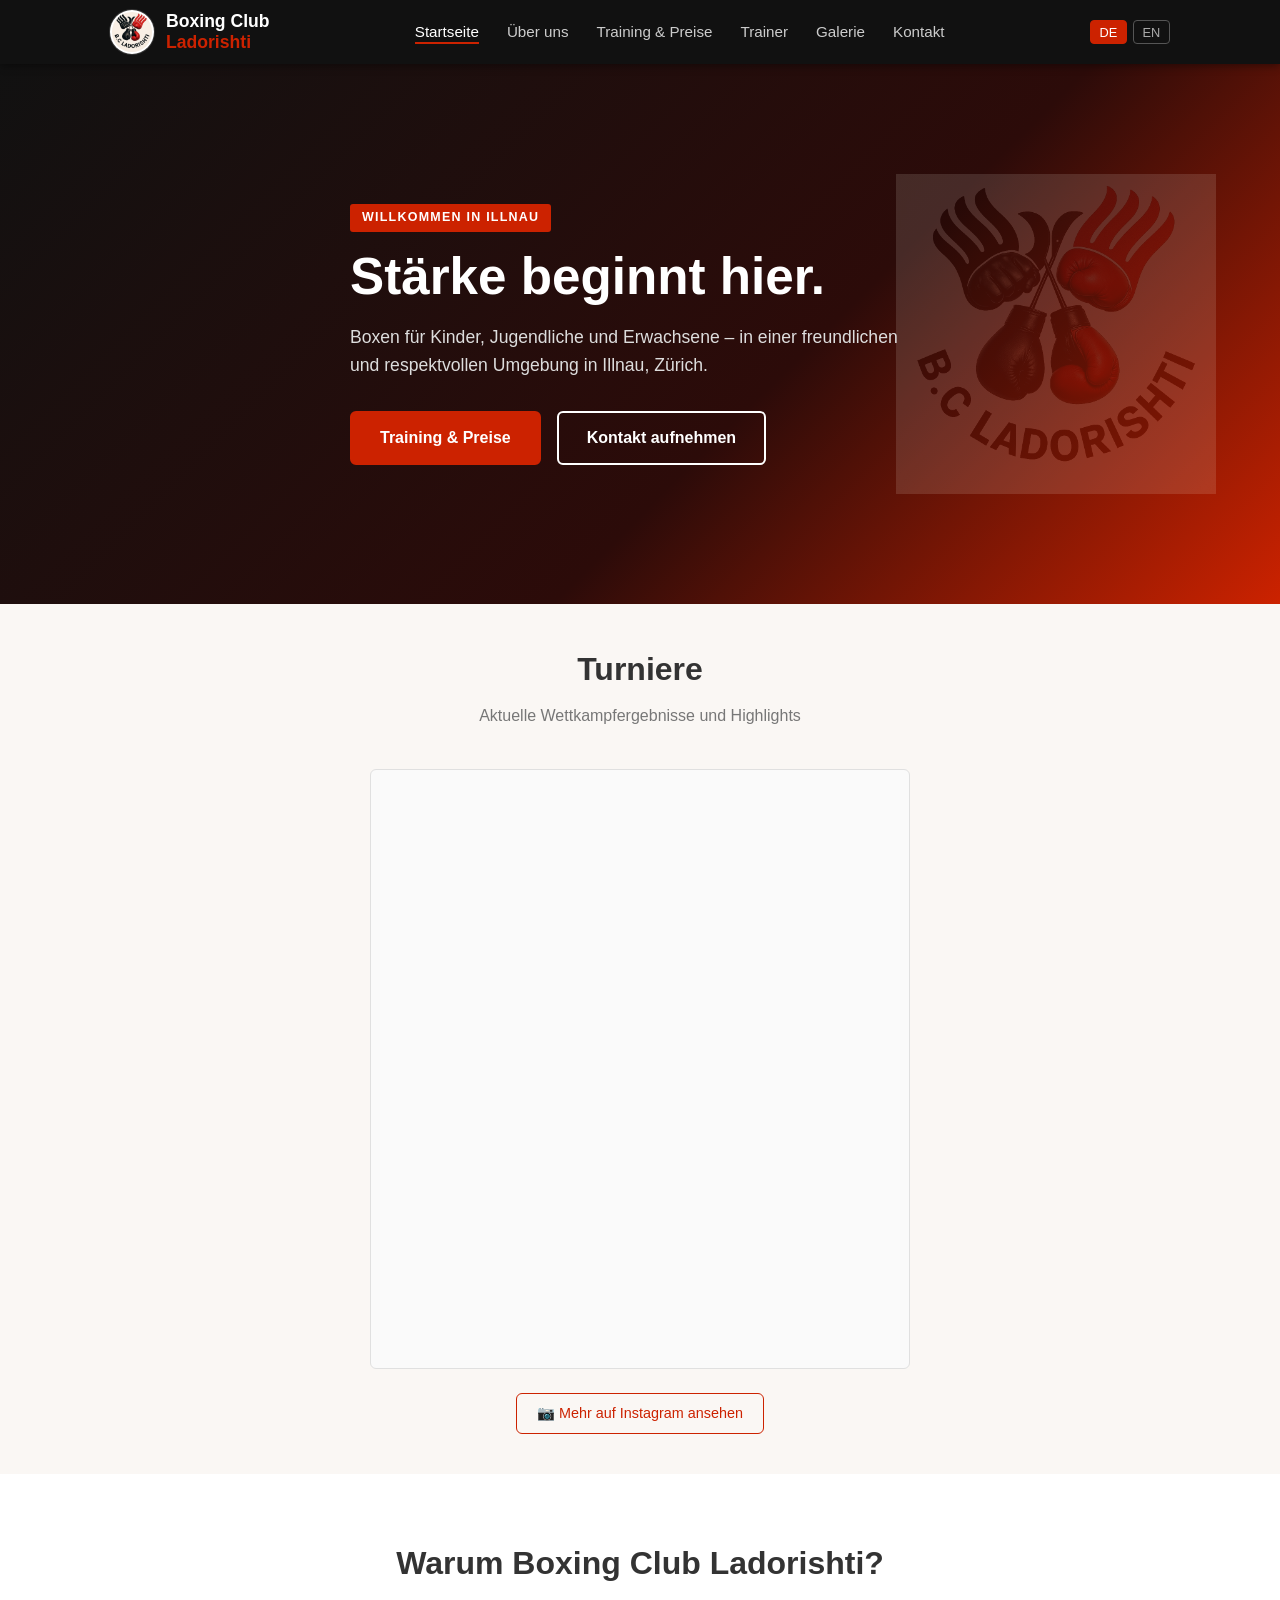
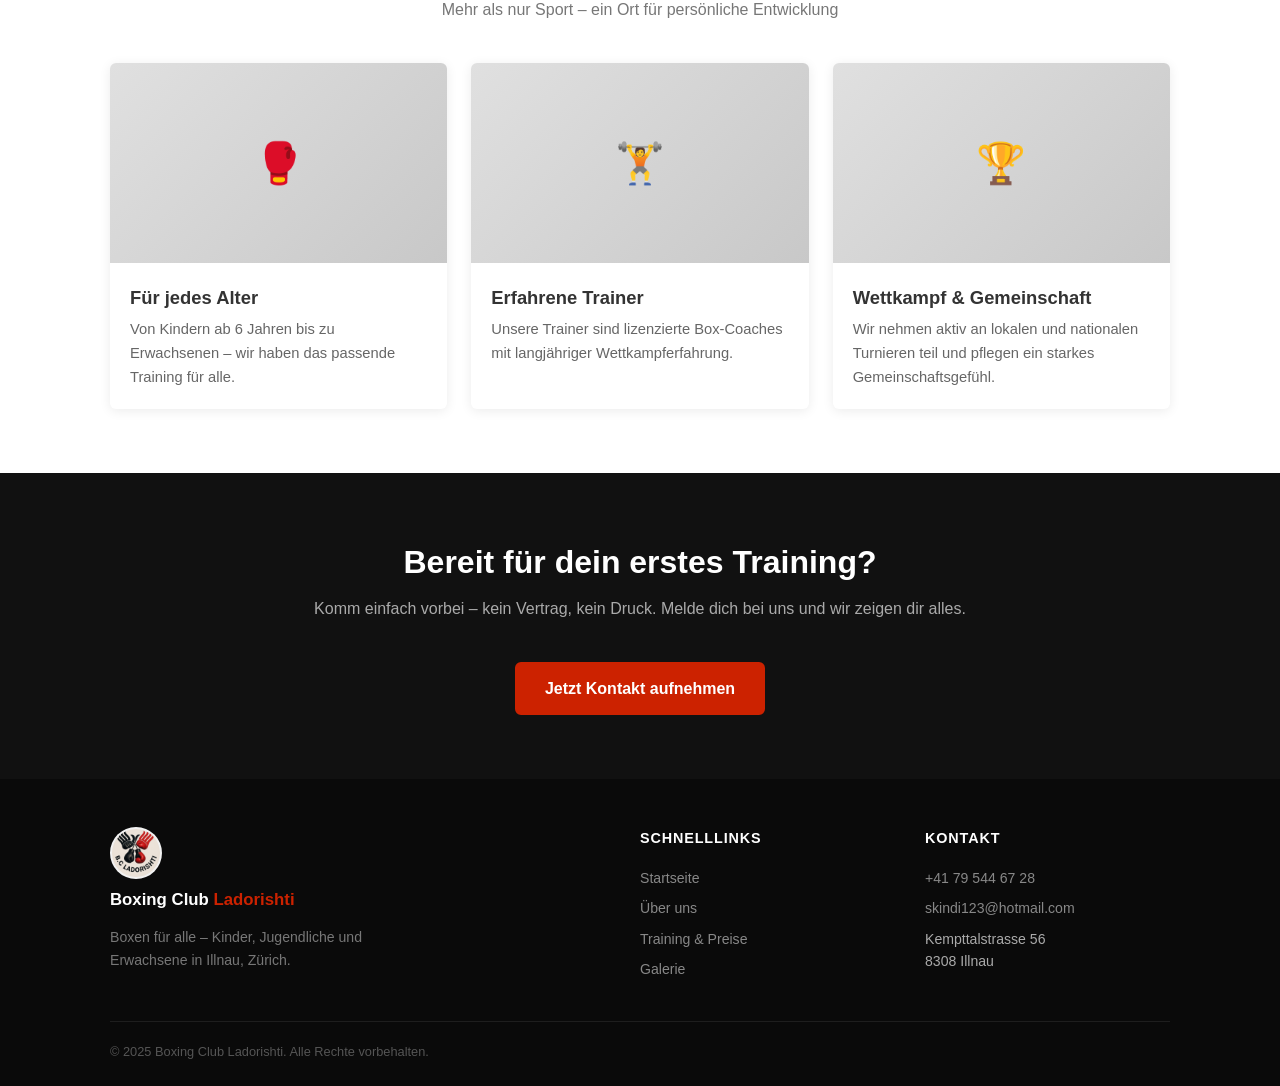
==== commit e90e793a: "Training compact layout, fix social links, remove facts strip, add Tournaments section, Instagram ga" ====
--- a/index.html
+++ b/index.html
@@ -63,16 +63,22 @@
     </div>
   </div>
 </section>
-<div class="facts-strip">
+<section class="section section--compact section--light">
   <div class="container">
-    <div class="facts-grid">
-      <div class="fact-item"><strong data-i18n="fact1_num">3+</strong><span data-i18n="fact1_lbl">Trainingsangebote</span></div>
-      <div class="fact-item"><strong data-i18n="fact2_num">5×</strong><span data-i18n="fact2_lbl">Training pro Woche</span></div>
-      <div class="fact-item"><strong data-i18n="fact3_num">10+</strong><span data-i18n="fact3_lbl">Jahre Erfahrung</span></div>
-      <div class="fact-item"><strong data-i18n="fact4_num">🏆</strong><span data-i18n="fact4_lbl">Turniersiege</span></div>
+    <h2 class="section-title" data-i18n="tournaments_title">Turniere</h2>
+    <p class="section-subtitle" data-i18n="tournaments_sub">Aktuelle Wettkampfergebnisse und Highlights</p>
+    <div class="tournament-embed-wrap">
+      <div class="instagram-embed-container">
+        <blockquote class="instagram-media"
+          data-instgrm-permalink="https://www.instagram.com/p/DWCYd7igt-X/"
+          data-instgrm-version="14"
+          style="background:#FFF;border:0;border-radius:3px;box-shadow:0 0 1px 0 rgba(0,0,0,.5),0 1px 10px 0 rgba(0,0,0,.15);margin:1px;max-width:540px;min-width:326px;padding:0;width:99.375%;">
+        </blockquote>
+      </div>
+      <a href="https://www.instagram.com/boxingclub.ladorisht/" target="_blank" rel="noopener" class="instagram-link-fallback" data-i18n="tournaments_ig_link">&#128247; Mehr auf Instagram ansehen</a>
     </div>
   </div>
-</div>
+</section>
 <section class="section">
   <div class="container">
     <h2 class="section-title" data-i18n="home_why_title">Warum Boxing Club Ladorishti?</h2>
@@ -143,5 +149,6 @@
   </div>
 </footer>
 <script src="js/main.js"></script>
+<script async src="//www.instagram.com/embed.js"></script>
 </body>
 </html>
--- a/css/style.css
+++ b/css/style.css
@@ -23,6 +23,7 @@
 ul { list-style: none; }
 .container { max-width: var(--max-width); margin: 0 auto; padding: 0 1.25rem; }
 .section { padding: 4rem 0; }
+.section--compact { padding: 2.5rem 0; }
 .section--dark { background: var(--color-dark); color: var(--color-white); }
 .section--light { background: var(--color-light); }
 .section-title { font-size: 2rem; font-weight: 700; text-align: center; margin-bottom: 0.5rem; }
@@ -38,7 +39,7 @@
 header { position: sticky; top: 0; z-index: 1000; background: var(--color-dark); box-shadow: 0 2px 8px rgba(0,0,0,0.4); }
 .nav-inner { display: flex; align-items: center; justify-content: space-between; height: 64px; }
 .nav-logo { display: flex; align-items: center; gap: 0.75rem; }
-.nav-logo img { height: 44px; width: auto; }
+.nav-logo img { height: 44px; width: 44px; object-fit: cover; border-radius: 50%; background: #fff; padding: 2px; box-shadow: 0 0 0 1px rgba(255,255,255,0.15); }
 .nav-logo-text { color: var(--color-white); font-size: 1.1rem; font-weight: 700; line-height: 1.2; }
 .nav-logo-text span { color: var(--color-primary); }
 .nav-links { display: flex; gap: 1.75rem; align-items: center; }
@@ -158,13 +159,19 @@
 .footer-social a { color: #666; font-size: 1rem; transition: color var(--transition); }
 .footer-social a:hover { color: var(--color-primary); }
 
+
+/* Trainers page – group photo banner */
+.trainers-banner { margin-bottom: 3rem; border-radius: var(--radius); overflow: hidden; box-shadow: 0 4px 20px rgba(0,0,0,0.15); }
+.trainers-banner-img { width: 100%; height: 340px; object-fit: cover; object-position: center 20%; display: block; }
+@media (max-width: 768px) { .trainers-banner-img { height: 220px; } }
+
 /* Hero watermark logo */
 .hero-watermark { position: absolute; right: 5%; top: 50%; transform: translateY(-50%); z-index: 1; pointer-events: none; }
-.hero-watermark img { height: 320px; width: auto; opacity: 0.10; filter: grayscale(30%); }
+.hero-watermark img { height: 320px; width: auto; opacity: 0.13; mix-blend-mode: luminosity; filter: contrast(1.2); }
 @media (max-width: 768px) { .hero-watermark { display: none; } }
 
 /* Footer logo image */
-.footer-logo img { opacity: 0.90; }
+.footer-logo img { height: 52px; width: 52px; object-fit: cover; border-radius: 50%; background: #fff; padding: 2px; opacity: 0.95; }
 @media (max-width: 768px) {
   .nav-links { display: none; }
   .nav-hamburger { display: flex; }
@@ -178,4 +185,222 @@
   .section-title { font-size: 1.5rem; }
   .pricing-grid { grid-template-columns: 1fr; }
   .trainer-grid { grid-template-columns: 1fr; }
-}+}
+/* =========================================================
+   Membership Pricing Ladder
+   ========================================================= */
+.pricing-ladder { margin-top: 1.5rem; }
+
+.pricing-free-banner {
+  display: flex;
+  align-items: center;
+  justify-content: space-between;
+  background: #fdf0ee;
+  border: 1.5px solid #f0b8af;
+  border-radius: var(--radius);
+  padding: 1rem 1.25rem;
+  margin-bottom: 0.75rem;
+}
+.pricing-free-banner .free-eyebrow {
+  font-size: 11px;
+  font-weight: 700;
+  letter-spacing: 0.1em;
+  text-transform: uppercase;
+  color: var(--color-primary);
+  margin-bottom: 3px;
+}
+.pricing-free-banner .free-title {
+  font-size: 1rem;
+  font-weight: 700;
+  color: var(--color-dark);
+}
+.pricing-free-badge {
+  background: var(--color-primary);
+  color: #fff;
+  font-size: 0.85rem;
+  font-weight: 700;
+  padding: 5px 18px;
+  border-radius: 999px;
+  letter-spacing: 0.03em;
+  white-space: nowrap;
+}
+.pricing-tiers { display: flex; flex-direction: column; gap: 5px; }
+
+.pricing-tier {
+  display: grid;
+  grid-template-columns: 140px 1fr 110px;
+  align-items: center;
+  background: var(--color-white);
+  border: 1.5px solid #e8e8e8;
+  border-radius: var(--radius);
+  padding: 0.75rem 1.25rem;
+  transition: border-color var(--transition), box-shadow var(--transition);
+}
+.pricing-tier:hover {
+  border-color: #f0b8af;
+  box-shadow: 0 2px 10px rgba(204,34,0,0.09);
+}
+.pricing-tier--top {
+  border-color: #e8e8e8;
+}
+.pricing-tier-age {
+  font-size: 0.88rem;
+  color: #777;
+}
+.pricing-tier--top .pricing-tier-age {
+  color: var(--color-mid);
+  font-weight: 600;
+}
+.pricing-tier-bar-track { padding: 0 1.25rem; }
+.pricing-tier-bar {
+  height: 7px;
+  border-radius: 4px;
+}
+.pricing-tier-price {
+  text-align: right;
+  font-size: 0.92rem;
+  font-weight: 700;
+  color: var(--color-mid);
+  white-space: nowrap;
+}
+.pricing-tier--top .pricing-tier-price { font-size: 1rem; }
+.pricing-tier-price .p-currency { font-weight: 400; color: #aaa; font-size: 0.8rem; margin-right: 2px; }
+.pricing-tier-price .p-period  { font-weight: 400; color: #aaa; font-size: 0.8rem; }
+.pricing-ladder-legend {
+  display: flex;
+  align-items: center;
+  gap: 8px;
+  margin-top: 1.1rem;
+  font-size: 0.78rem;
+  color: #aaa;
+}
+.pricing-ladder-legend-swatch {
+  width: 36px;
+  height: 5px;
+  border-radius: 3px;
+  background: linear-gradient(to right, #e8a090, #111111);
+  flex-shrink: 0;
+}
+
+/* =========================================================
+   Training Info Cards (schedule)
+   ========================================================= */
+.training-info-grid {
+  display: grid;
+  grid-template-columns: repeat(auto-fit, minmax(220px, 1fr));
+  gap: 1rem;
+  margin-top: 1.5rem;
+}
+.training-info-card {
+  background: var(--color-white);
+  border: 2px solid #e0e0e0;
+  border-radius: var(--radius);
+  padding: 1.1rem 1rem;
+  text-align: center;
+  transition: box-shadow var(--transition), border-color var(--transition);
+}
+.training-info-card:hover {
+  border-color: var(--color-primary);
+  box-shadow: 0 4px 16px rgba(204,34,0,0.1);
+}
+.training-info-icon { font-size: 1.6rem; margin-bottom: 0.5rem; }
+.training-info-label {
+  font-size: 0.72rem;
+  font-weight: 700;
+  text-transform: uppercase;
+  letter-spacing: 0.08em;
+  color: var(--color-primary);
+  margin-bottom: 0.25rem;
+}
+.training-info-value {
+  font-size: 1.05rem;
+  font-weight: 700;
+  color: var(--color-dark);
+  margin-bottom: 0.2rem;
+}
+.training-info-sub {
+  font-size: 0.82rem;
+  color: #888;
+}
+
+@media (max-width: 480px) {
+  .pricing-tier {
+    grid-template-columns: 110px 1fr 90px;
+    padding: 0.65rem 0.9rem;
+  }
+  .pricing-tier-bar-track { padding: 0 0.6rem; }
+  .pricing-free-banner { flex-wrap: wrap; gap: 0.5rem; }
+  .training-info-grid { grid-template-columns: 1fr; }
+}
+
+/* =========================================================
+   Tournament section & Instagram embeds
+   ========================================================= */
+.tournament-embed-wrap {
+  display: flex;
+  flex-direction: column;
+  align-items: center;
+  gap: 1rem;
+  margin-top: 1.5rem;
+}
+.instagram-embed-container {
+  width: 100%;
+  max-width: 540px;
+  background: #fafafa;
+  border: 1px solid #e0e0e0;
+  border-radius: var(--radius);
+  overflow: hidden;
+  min-height: 600px;
+  display: flex;
+  align-items: center;
+  justify-content: center;
+}
+.instagram-link-fallback {
+  display: inline-flex;
+  align-items: center;
+  gap: 0.6rem;
+  margin-top: 0.5rem;
+  font-size: 0.9rem;
+  color: var(--color-primary);
+  border: 1.5px solid var(--color-primary);
+  border-radius: var(--radius);
+  padding: 0.5rem 1.25rem;
+  transition: all var(--transition);
+}
+.instagram-link-fallback:hover { background: var(--color-primary); color: #fff; }
+
+/* Gallery Instagram section */
+.gallery-instagram-wrap {
+  display: flex;
+  flex-direction: column;
+  align-items: center;
+  margin-top: 1.5rem;
+  gap: 1.25rem;
+}
+.gallery-instagram-frame {
+  width: 100%;
+  max-width: 900px;
+  border: 1px solid #e0e0e0;
+  border-radius: var(--radius);
+  overflow: hidden;
+  background: #fafafa;
+}
+.gallery-instagram-frame iframe {
+  width: 100%;
+  height: 700px;
+  border: none;
+  display: block;
+}
+.gallery-ig-cta {
+  display: inline-flex;
+  align-items: center;
+  gap: 0.6rem;
+  font-size: 0.95rem;
+  color: var(--color-primary);
+  border: 2px solid var(--color-primary);
+  border-radius: var(--radius);
+  padding: 0.6rem 1.5rem;
+  font-weight: 600;
+  transition: all var(--transition);
+}
+.gallery-ig-cta:hover { background: var(--color-primary); color: #fff; }
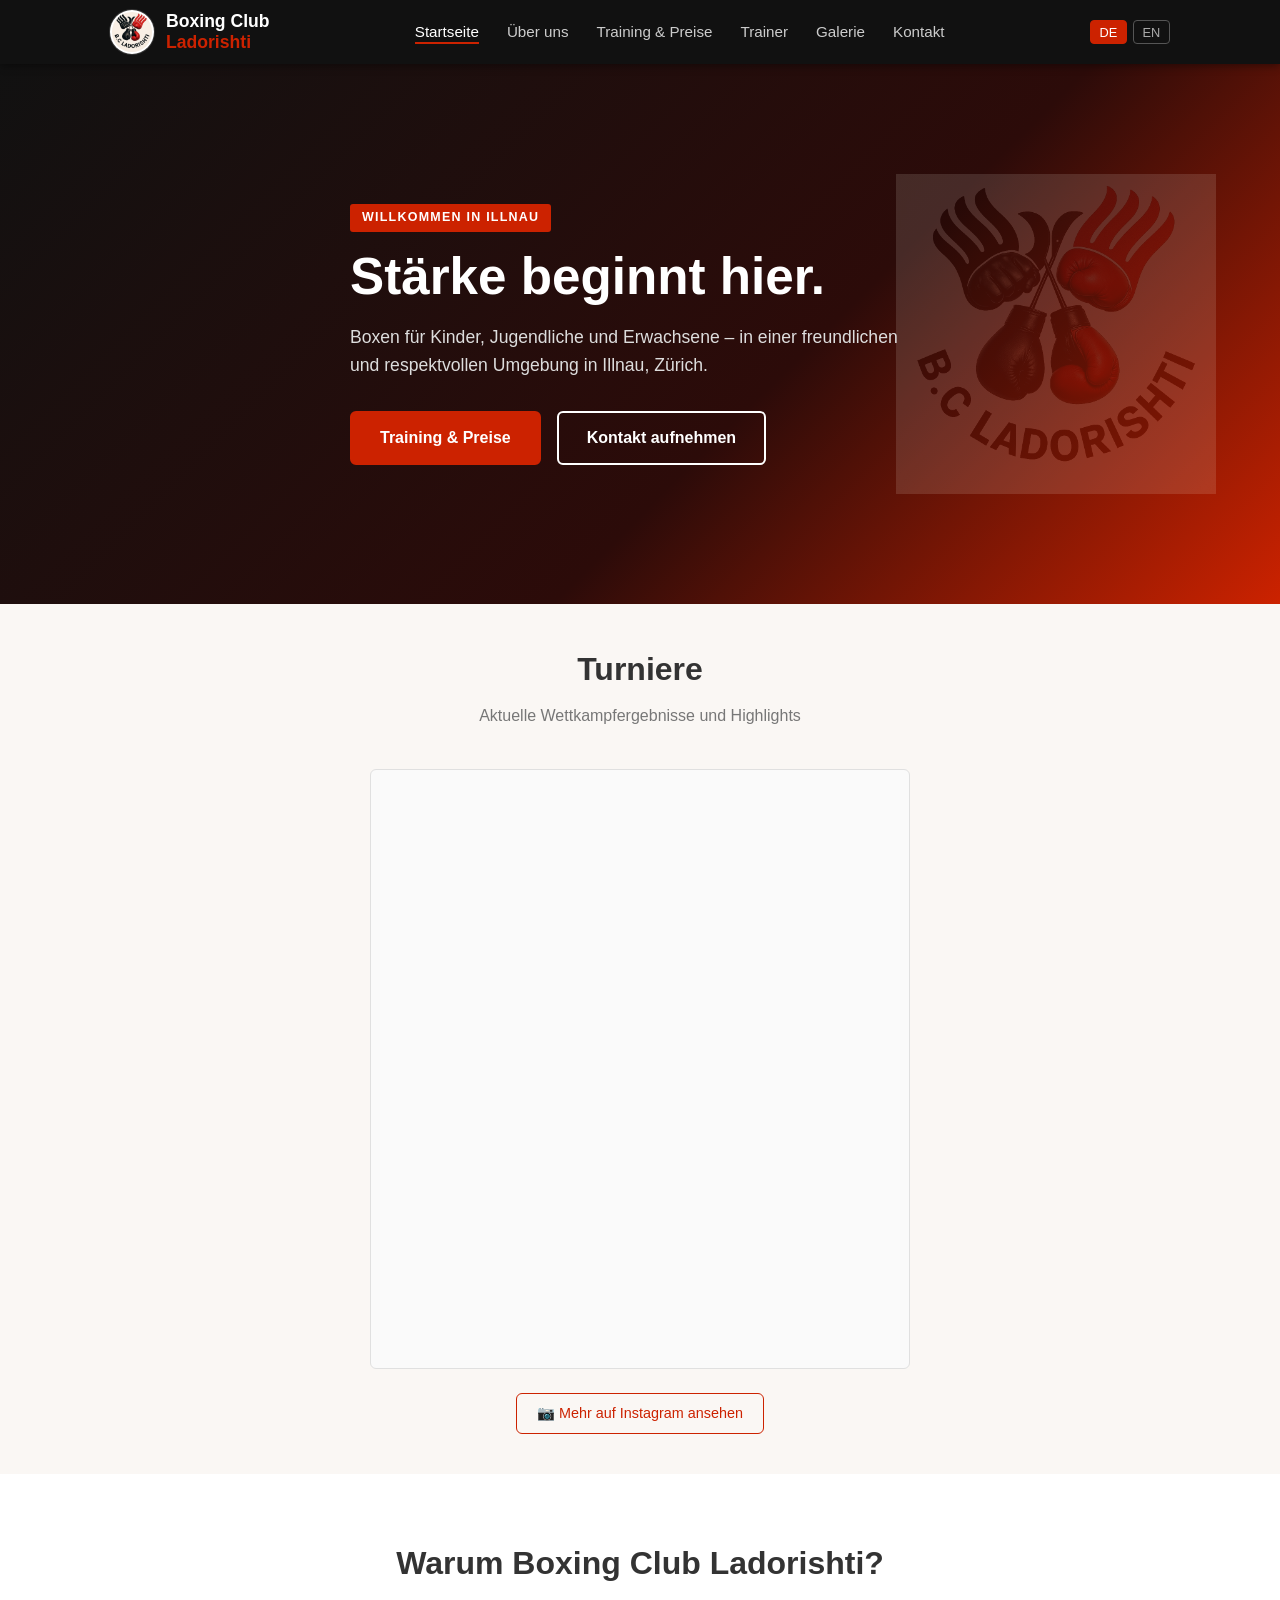
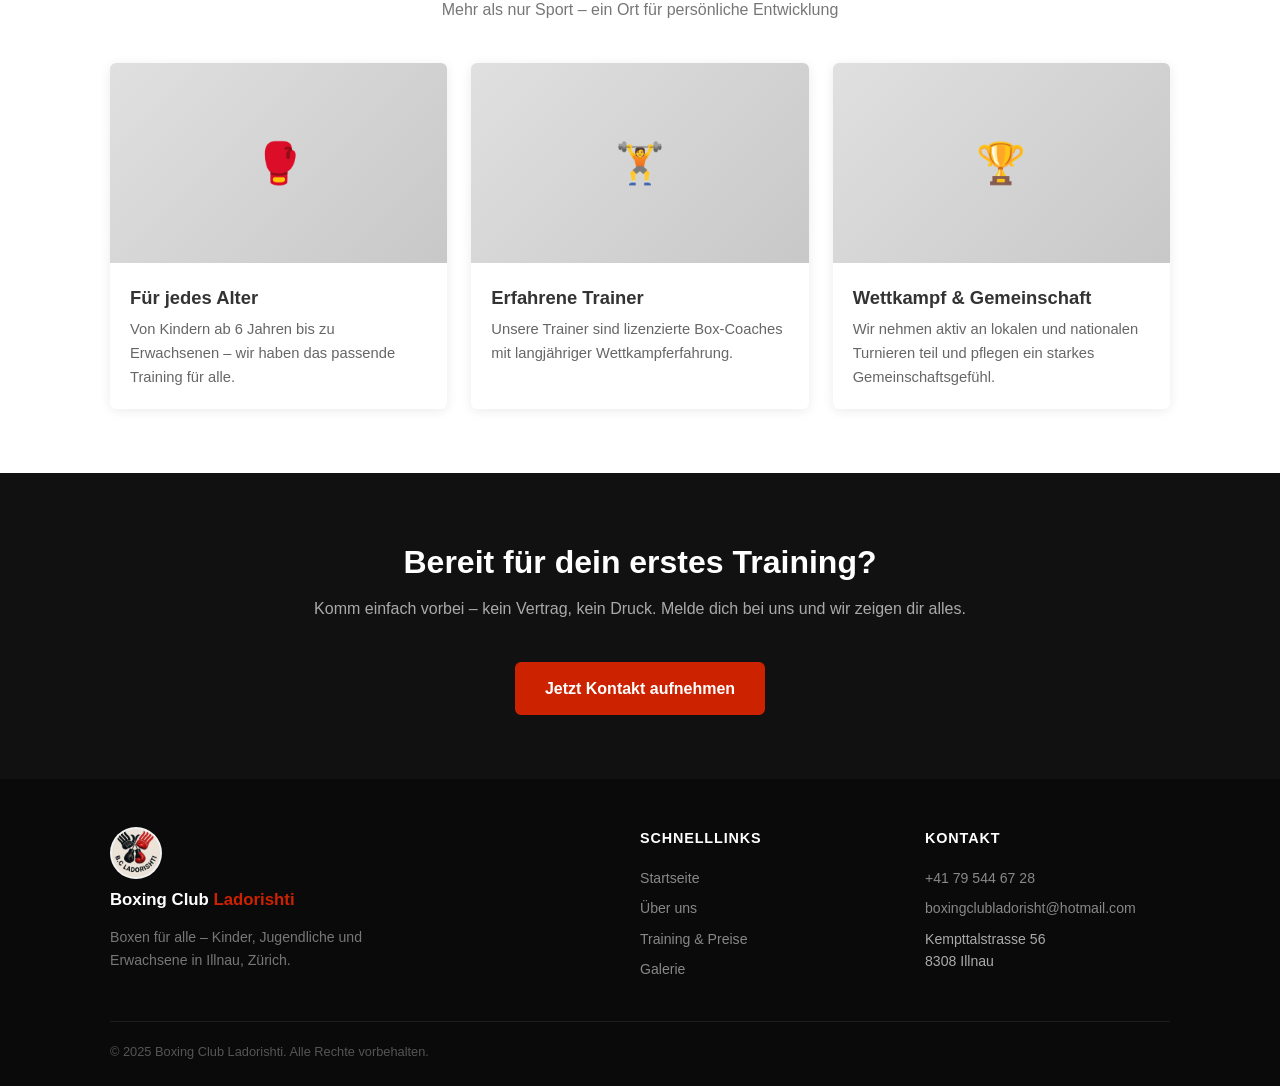
==== commit a21d44b8: "Update email and add Open Graph metadata – index.html" ====
--- a/index.html
+++ b/index.html
@@ -3,13 +3,22 @@
 <head>
   <meta charset="UTF-8">
   <meta name="viewport" content="width=device-width, initial-scale=1.0">
-  <meta name="description" content="Boxing Club Ladorishti – Boxen für Kinder, Jugendliche und Erwachsene in Illnau, Zürich.">
+  <meta name="description" content="Boxen für Kinder, Jugendliche und Erwachsene in einer freundlichen und respektvollen Umgebung in Illnau, Zürich.">
+  <meta property="og:title" content="Boxing Club Ladorishti, Illnau">
+  <meta property="og:description" content="Boxen für Kinder, Jugendliche und Erwachsene in einer freundlichen und respektvollen Umgebung in Illnau, Zürich.">
+  <meta property="og:image" content="https://boxenillnau.ch/images/logo.png">
+  <meta property="og:url" content="https://boxenillnau.ch/">
+  <meta property="og:type" content="website">
+  <meta property="og:site_name" content="Boxing Club Ladorishti, Illnau">
+  <meta name="twitter:card" content="summary_large_image">
+  <meta name="twitter:title" content="Boxing Club Ladorishti, Illnau">
+  <meta name="twitter:description" content="Boxen für Kinder, Jugendliche und Erwachsene in einer freundlichen und respektvollen Umgebung in Illnau, Zürich.">
+  <meta name="twitter:image" content="https://boxenillnau.ch/images/logo.png">
+
   <title>Boxing Club Ladorishti – Startseite</title>
   <link rel="stylesheet" href="css/style.css">
   <link rel="icon" href="images/favicon.png" type="image/png">
   <link rel="apple-touch-icon" href="images/apple-touch-icon.png">
-  <meta property="og:image" content="images/logo.png">
-  <meta property="og:type" content="website">
 </head>
 <body>
 <header>
@@ -138,7 +147,7 @@
         <h4 data-i18n="footer_contact">Kontakt</h4>
         <ul>
           <li><a href="tel:+41795446728">+41 79 544 67 28</a></li>
-          <li><a href="mailto:skindi123@hotmail.com">skindi123@hotmail.com</a></li>
+          <li><a href="mailto:boxingclubladorisht@hotmail.com">boxingclubladorisht@hotmail.com</a></li>
           <li>Kempttalstrasse 56<br>8308 Illnau</li>
         </ul>
       </div>
--- a/css/style.css
+++ b/css/style.css
@@ -96,10 +96,12 @@
 .price-options li { font-size: 0.88rem; padding: 0.3rem 0; display: flex; justify-content: space-between; }
 .price-options .price-val { font-weight: 700; color: var(--color-primary); }
 .price-note { font-size: 0.78rem; color: #999; text-align: center; margin-top: 0.75rem; font-style: italic; }
-.trainer-grid { display: grid; grid-template-columns: repeat(auto-fit, minmax(260px, 1fr)); gap: 2rem; }
-.trainer-card { text-align: center; }
-.trainer-photo { width: 160px; height: 160px; border-radius: 50%; object-fit: cover; margin: 0 auto 1rem; border: 4px solid var(--color-primary); background: #ddd; }
-.trainer-photo-placeholder { width: 160px; height: 160px; border-radius: 50%; margin: 0 auto 1rem; border: 4px solid var(--color-primary); background: #e0e0e0; display: flex; align-items: center; justify-content: center; font-size: 3rem; color: #bbb; }
+.trainer-grid { display: grid; grid-template-columns: repeat(auto-fit, minmax(300px, 1fr)); gap: 2rem; }
+.trainer-card { background: var(--color-white); border-radius: var(--radius); overflow: hidden; box-shadow: 0 2px 12px rgba(0,0,0,0.08); transition: transform var(--transition), box-shadow var(--transition); }
+.trainer-card:hover { transform: translateY(-4px); box-shadow: 0 8px 28px rgba(0,0,0,0.14); }
+.trainer-photo { width: 100%; aspect-ratio: 3/4; object-fit: cover; object-position: center top; display: block; border-radius: 0; border: none; margin: 0; }
+.trainer-photo-placeholder { width: 100%; aspect-ratio: 3/4; background: linear-gradient(135deg, #e0e0e0, #c8c8c8); display: flex; align-items: center; justify-content: center; font-size: 4rem; color: #bbb; }
+.trainer-info { padding: 1.25rem; border-top: 3px solid var(--color-primary); }
 .trainer-name { font-size: 1.2rem; font-weight: 700; margin-bottom: 0.2rem; }
 .trainer-role { font-size: 0.88rem; color: var(--color-primary); font-weight: 600; text-transform: uppercase; letter-spacing: 0.05em; margin-bottom: 0.75rem; }
 .trainer-bio { font-size: 0.9rem; color: #666; }
@@ -184,7 +186,7 @@
   .section { padding: 2.5rem 0; }
   .section-title { font-size: 1.5rem; }
   .pricing-grid { grid-template-columns: 1fr; }
-  .trainer-grid { grid-template-columns: 1fr; }
+  .trainer-grid { grid-template-columns: 1fr; max-width: 420px; margin: 0 auto; }
 }
 /* =========================================================
    Membership Pricing Ladder
